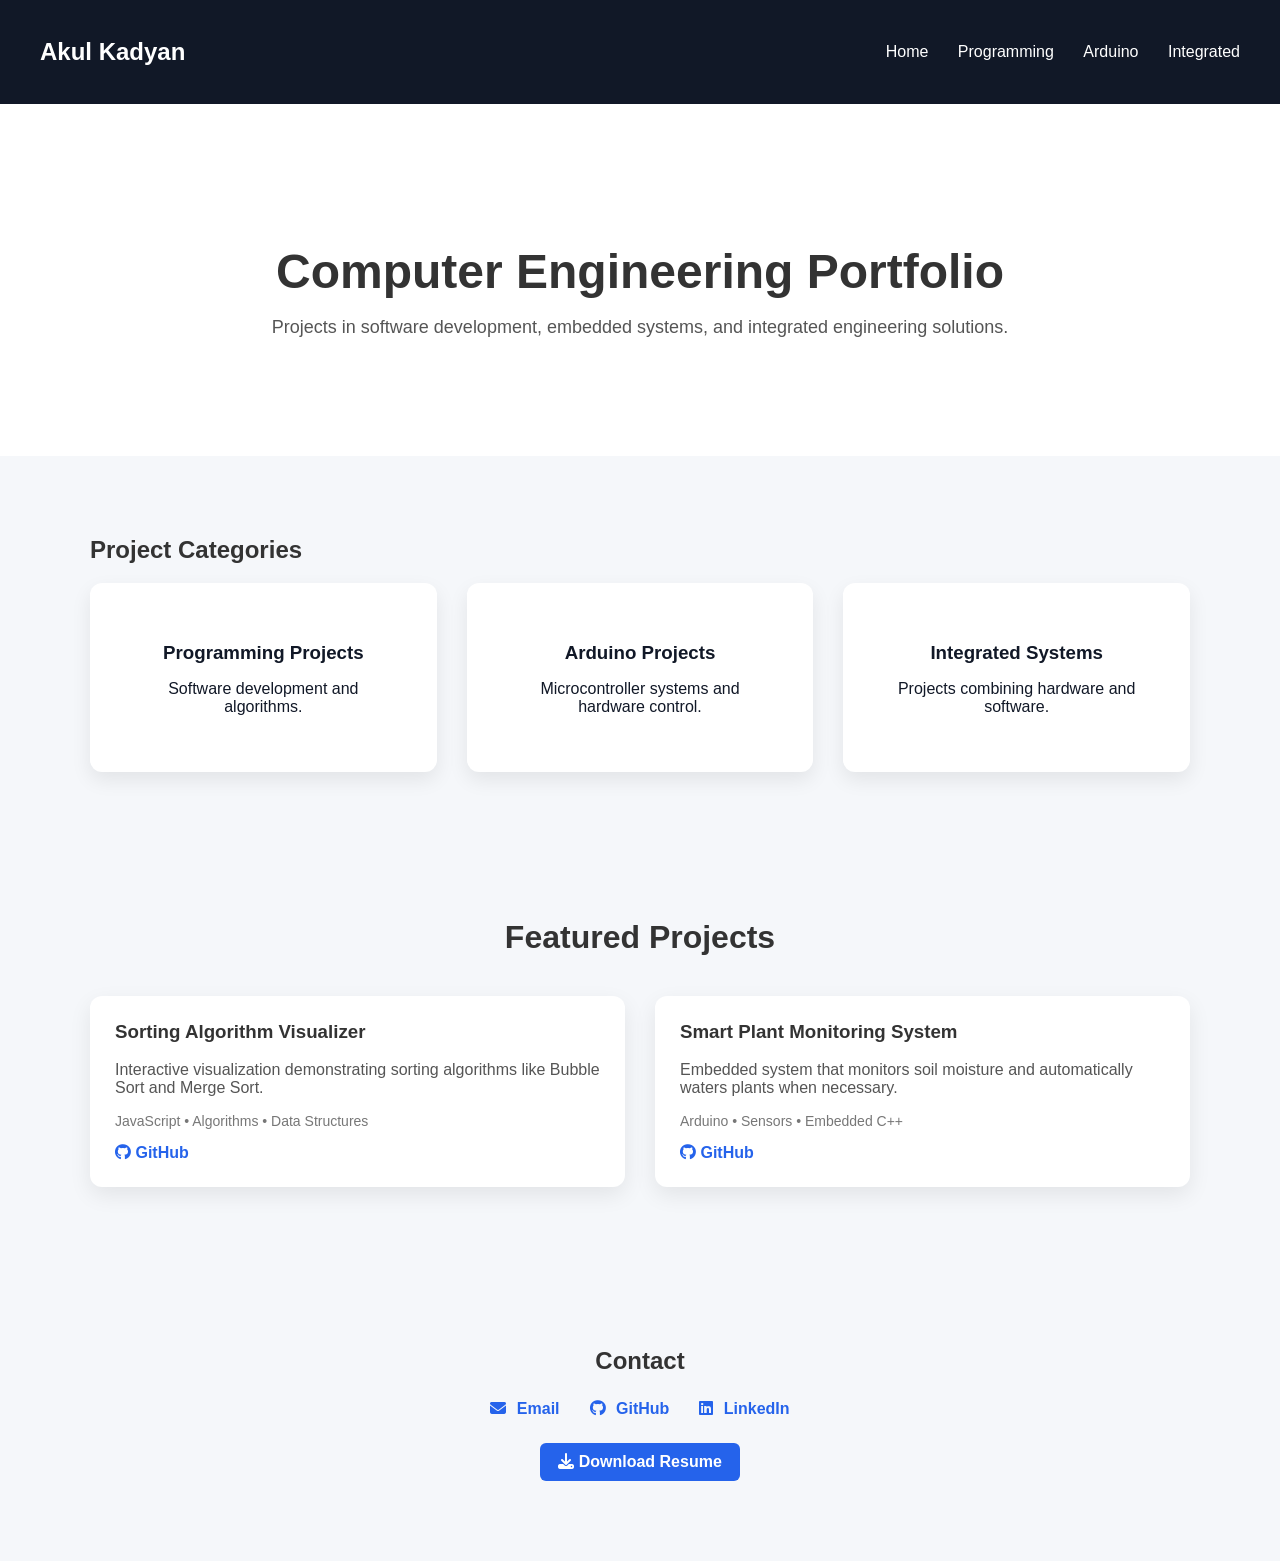
==== index.html @ df03c85f "Update index.html" ====
<!DOCTYPE html>
<html lang="en">

<head>

<meta charset="UTF-8">
<meta name="viewport" content="width=device-width, initial-scale=1.0">

<title>Akul Kadyan Portfolio</title>

<link rel="stylesheet" href="https://cdnjs.cloudflare.com/ajax/libs/font-awesome/6.5.0/css/all.min.css">

<link rel="stylesheet" href="style.css">

</head>

<body>

<header>

<h2>Akul Kadyan</h2>

<nav>
<a href="index.html">Home</a>
<a href="programming.html">Programming</a>
<a href="arduino.html">Arduino</a>
<a href="integrated.html">Integrated</a>
</nav>

</header>


<!-- Hero -->

<section class="hero">

<h1>Computer Engineering Portfolio</h1>

<p>
Projects in software development, embedded systems, and integrated engineering solutions.
</p>

</section>


<!-- Project Categories -->

<section class="section">

<h2>Project Categories</h2>

<div class="category-grid">

<div class="category-card">
<a href="programming.html">
<h3>Programming Projects</h3>
<p>Software development and algorithms.</p>
</a>
</div>

<div class="category-card">
<a href="arduino.html">
<h3>Arduino Projects</h3>
<p>Microcontroller systems and hardware control.</p>
</a>
</div>

<div class="category-card">
<a href="integrated.html">
<h3>Integrated Systems</h3>
<p>Projects combining hardware and software.</p>
</a>
</div>

</div>

</section>


<!-- Featured Projects -->

<section class="section">

<div class="featured-title">
<h2>Featured Projects</h2>
</div>

<div class="projects">


<div class="project-card">
<div class="project-content">

<h3>Sorting Algorithm Visualizer</h3>

<p>
Interactive visualization demonstrating sorting algorithms
like Bubble Sort and Merge Sort.
</p>

<div class="tech-stack">
JavaScript • Algorithms • Data Structures
</div>

<div class="project-links">

<a href="https://github.com/yourusername/sorting-visualizer" target="_blank">
<i class="fa-brands fa-github"></i> GitHub
</a>

</div>

</div>
</div>


<div class="project-card">
<div class="project-content">

<h3>Smart Plant Monitoring System</h3>

<p>
Embedded system that monitors soil moisture and automatically
waters plants when necessary.
</p>

<div class="tech-stack">
Arduino • Sensors • Embedded C++
</div>

<div class="project-links">

<a href="#">
<i class="fa-brands fa-github"></i> GitHub
</a>

</div>

</div>
</div>


</div>

</section>


<!-- Contact / Info -->

<section class="contact-section">

<h2>Contact</h2>

<div class="contact-links">

<a href="mailto:Akulkadyan@gmail.com">
<i class="fa-solid fa-envelope"></i>
Email
</a>

<a href="https://github.com/akulkadyan" target="_blank">
<i class="fa-brands fa-github"></i>
GitHub
</a>

<a href="https://linkedin.com/in/akul-kadyan" target="_blank">
<i class="fa-brands fa-linkedin"></i>
LinkedIn
</a>

</div>

<a href="resume.pdf" download class="resume-button">
<i class="fa-solid fa-download"></i>
Download Resume
</a>

</section>
</body>
</html>
---- style.css ----
body{
    margin:0;
    font-family: Arial, Helvetica, sans-serif;
    background:#f5f7fa;
    color:#333;
}

/* Navigation */

header{
    background:#111827;
    color:white;
    padding:18px 40px;
    display:flex;
    justify-content:space-between;
    align-items:center;
    position:sticky;
    top:0;
}

nav a{
    color:white;
    text-decoration:none;
    margin-left:25px;
    font-weight:500;
}

nav a:hover{
    opacity:.8;
}

/* Hero section (home page) */

.hero{
    background:white;
    text-align:center;
    padding:100px 20px;
}

.hero h1{
    font-size:48px;
    margin-bottom:10px;
}

.hero p{
    color:#555;
    font-size:18px;
}

/* Page headers */

.page-header{
    background:white;
    text-align:center;
    padding:70px 20px;
}

.page-header h1{
    font-size:40px;
    margin-bottom:10px;
}

.page-header p{
    color:#666;
}

/* Sections */

.section{
    padding:60px 40px;
    max-width:1100px;
    margin:auto;
}

/* Project grid */

.projects{
    display:grid;
    grid-template-columns:repeat(auto-fit,minmax(260px,1fr));
    gap:30px;
}

/* Project cards */

.project-card{
    background:white;
    border-radius:12px;
    box-shadow:0 8px 22px rgba(0,0,0,0.08);
    transition:transform .2s ease, box-shadow .2s ease;
}

.project-card:hover{
    transform:translateY(-6px);
    box-shadow:0 14px 30px rgba(0,0,0,0.12);
}

.project-content{
    padding:25px;
}

.project-content h3{
    margin-top:0;
}

.project-content p{
    color:#555;
}

.tech-stack{
    margin-top:10px;
    font-size:14px;
    color:#777;
}

.project-links{
    margin-top:15px;
}

.project-links a{
    text-decoration:none;
    font-weight:bold;
    color:#2563eb;
    margin-right:15px;
}

/* Category cards (home page) */

.category-grid{
    display:grid;
    grid-template-columns:repeat(auto-fit,minmax(250px,1fr));
    gap:30px;
}

.category-card{
    background:white;
    padding:40px;
    text-align:center;
    border-radius:12px;
    box-shadow:0 8px 20px rgba(0,0,0,0.08);
    transition:transform .2s ease;
}

.category-card:hover{
    transform:translateY(-6px);
}

.category-card a{
    text-decoration:none;
    color:#111827;
}

.category-card h3{
    margin-bottom:10px;
}
/* Featured projects */

.featured-title{
    text-align:center;
    margin-bottom:40px;
}

.featured-title h2{
    font-size:32px;
}

/* Contact section */

.contact-section{
    padding:80px 20px;
    background:#f5f7fa;
}

.contact-container{
    max-width:700px;
    margin:auto;
}

.contact-card{
    background:white;
    border-radius:12px;
    padding:50px 40px;
    text-align:center;
    box-shadow:0 8px 22px rgba(0,0,0,0.08);
}

.contact-card h2{
    margin-bottom:10px;
}

.contact-card p{
    color:#555;
    margin-bottom:35px;
}

/* Contact section */

.contact-section{
    padding:80px 20px;
    text-align:center;
    background:#f5f7fa;
}

.contact-section h2{
    margin-bottom:25px;
}

.contact-links{
    display:flex;
    justify-content:center;
    gap:30px;
    flex-wrap:wrap;
    margin-bottom:25px;
}

.contact-links a{
    text-decoration:none;
    font-weight:600;
    color:#2563eb;
}

.contact-links a:hover{
    text-decoration:underline;
}

.contact-links i{
    margin-right:6px;
}

/* Resume button */

.resume-button{
    display:inline-block;
    padding:10px 18px;
    background:#2563eb;
    color:white;
    text-decoration:none;
    border-radius:6px;
    font-weight:600;
}

.resume-button:hover{
    background:#1e4fd8;
}
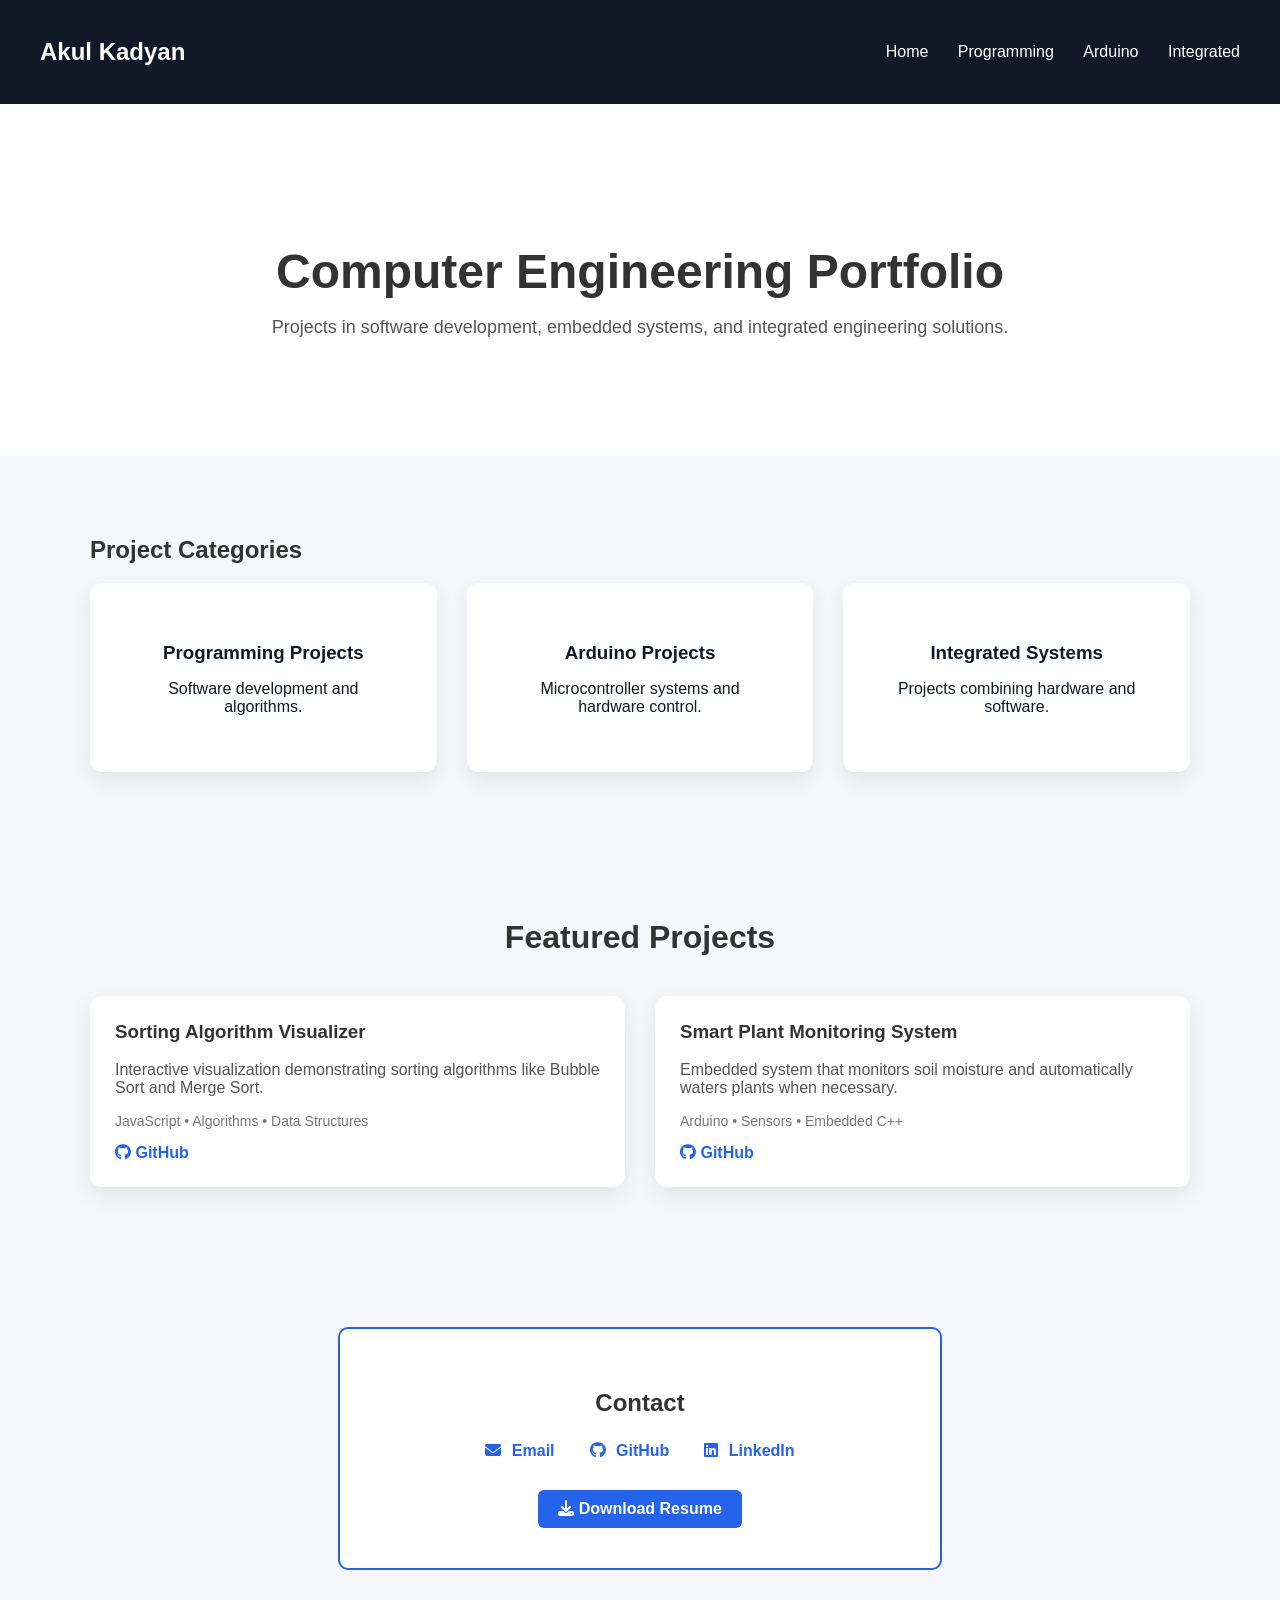
==== commit f3badf5b: "Update index.html" ====
--- a/index.html
+++ b/index.html
@@ -149,32 +149,38 @@
 
 <section class="contact-section">
 
+<div class="contact-card">
+
 <h2>Contact</h2>
 
 <div class="contact-links">
 
-<a href="mailto:Akulkadyan@gmail.com">
+<a href="mailto:your.email@email.com">
 <i class="fa-solid fa-envelope"></i>
 Email
 </a>
 
-<a href="https://github.com/akulkadyan" target="_blank">
+<a href="https://github.com/yourusername" target="_blank">
 <i class="fa-brands fa-github"></i>
 GitHub
 </a>
 
-<a href="https://linkedin.com/in/akul-kadyan" target="_blank">
+<a href="https://linkedin.com/in/yourprofile" target="_blank">
 <i class="fa-brands fa-linkedin"></i>
 LinkedIn
 </a>
 
 </div>
 
-<a href="resume.pdf" download class="resume-button">
+<a href="Akul_Kadyan_Resume.pdf" download class="resume-button">
 <i class="fa-solid fa-download"></i>
 Download Resume
 </a>
 
+</div>
+
 </section>
+
+  
 </body>
 </html>
--- a/style.css
+++ b/style.css
@@ -168,48 +168,32 @@
 .contact-section{
     padding:80px 20px;
     background:#f5f7fa;
-}
-
-.contact-container{
-    max-width:700px;
-    margin:auto;
+    display:flex;
+    justify-content:center;
 }
 
 .contact-card{
     background:white;
-    border-radius:12px;
-    padding:50px 40px;
-    text-align:center;
-    box-shadow:0 8px 22px rgba(0,0,0,0.08);
+    padding:40px 50px;
+    border-radius:10px;
+    border:2px solid #2563eb;
+    text-align:center;
+    max-width:500px;
+    width:100%;
 }
 
 .contact-card h2{
-    margin-bottom:10px;
-}
-
-.contact-card p{
-    color:#555;
-    margin-bottom:35px;
-}
-
-/* Contact section */
-
-.contact-section{
-    padding:80px 20px;
-    text-align:center;
-    background:#f5f7fa;
-}
-
-.contact-section h2{
     margin-bottom:25px;
 }
+
+/* Contact links */
 
 .contact-links{
     display:flex;
     justify-content:center;
-    gap:30px;
+    gap:35px;
     flex-wrap:wrap;
-    margin-bottom:25px;
+    margin-bottom:30px;
 }
 
 .contact-links a{
@@ -230,7 +214,7 @@
 
 .resume-button{
     display:inline-block;
-    padding:10px 18px;
+    padding:10px 20px;
     background:#2563eb;
     color:white;
     text-decoration:none;
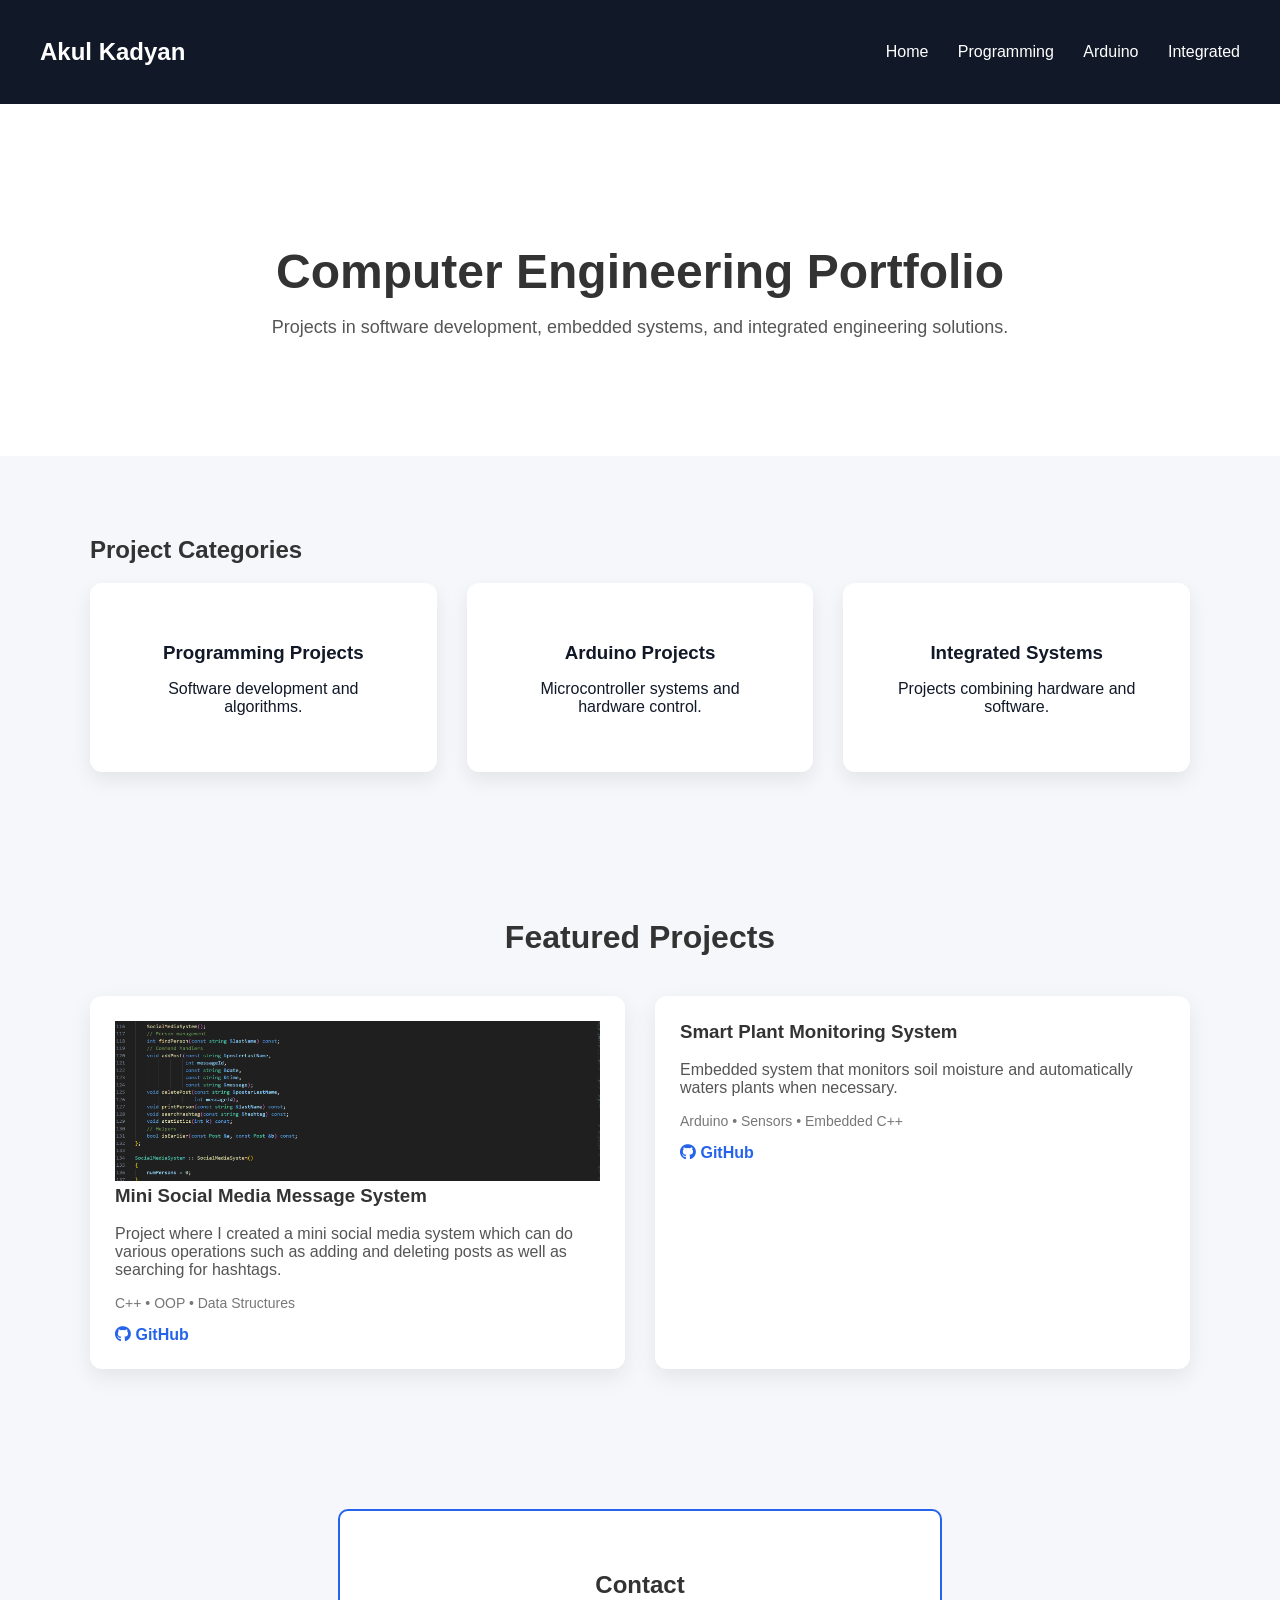
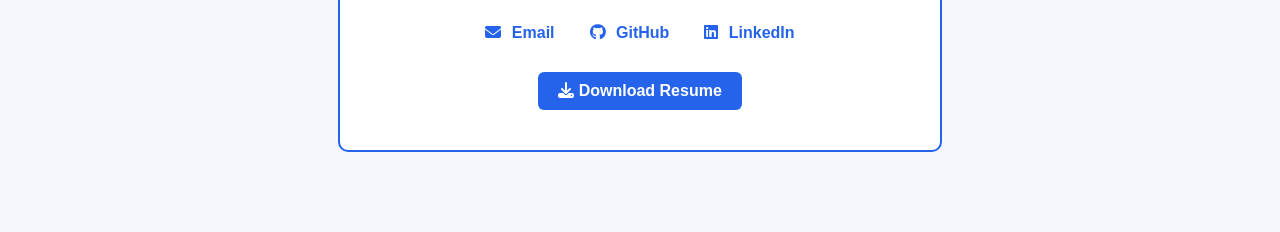
==== commit 499da3a8: "Revise featured projects with new project details Updated project details and links in the featured " ====
--- a/index.html
+++ b/index.html
@@ -77,7 +77,7 @@
 </section>
 
 
-<!-- Featured Projects -->
+<!-- Featured Project 1 -->
 
 <section class="section">
 
@@ -85,34 +85,32 @@
 <h2>Featured Projects</h2>
 </div>
 
-<div class="projects">
-
+  <div class="projects">
 
 <div class="project-card">
 <div class="project-content">
-
-<h3>Sorting Algorithm Visualizer</h3>
+<img src="images/MSMS.png" class="project-image">
+  
+<h3>Mini Social Media Message System</h3>
 
 <p>
-Interactive visualization demonstrating sorting algorithms
-like Bubble Sort and Merge Sort.
+Project where I created a mini social media system which can do various operations such as adding and deleting posts as well as searching for hashtags.
 </p>
 
 <div class="tech-stack">
-JavaScript • Algorithms • Data Structures
+C++ • OOP • Data Structures
 </div>
 
 <div class="project-links">
-
-<a href="https://github.com/yourusername/sorting-visualizer" target="_blank">
+<a href="https://github.com/akulkadyan/Mini-Social-Media-Message-System.git" target="_blank">
 <i class="fa-brands fa-github"></i> GitHub
 </a>
-
 </div>
 
 </div>
 </div>
 
+<!-- Featured Project 2 -->
 
 <div class="project-card">
 <div class="project-content">
@@ -155,24 +153,24 @@
 
 <div class="contact-links">
 
-<a href="mailto:your.email@email.com">
+<a href="mailto:Akulkadyan@gmail.com">
 <i class="fa-solid fa-envelope"></i>
 Email
 </a>
 
-<a href="https://github.com/yourusername" target="_blank">
+<a href="https://github.com/akulkadyan" target="_blank">
 <i class="fa-brands fa-github"></i>
 GitHub
 </a>
 
-<a href="https://linkedin.com/in/yourprofile" target="_blank">
+<a href="https://linkedin.com/in/akul-kadyan" target="_blank">
 <i class="fa-brands fa-linkedin"></i>
 LinkedIn
 </a>
 
 </div>
 
-<a href="Akul_Kadyan_Resume.pdf" download class="resume-button">
+<a href="Akul's Resume.pdf" download class="resume-button">
 <i class="fa-solid fa-download"></i>
 Download Resume
 </a>
--- a/style.css
+++ b/style.css
@@ -86,7 +86,8 @@
     background:white;
     border-radius:12px;
     box-shadow:0 8px 22px rgba(0,0,0,0.08);
-    transition:transform .2s ease, box-shadow .2s ease;
+    overflow:hidden;
+    transition:transform .25s ease, box-shadow .25s ease;
 }
 
 .project-card:hover{
@@ -225,3 +226,18 @@
 .resume-button:hover{
     background:#1e4fd8;
 }
+
+/* Project images */
+
+.project-image{
+   width:100%;
+    height:160px;
+    object-fit:cover;
+}
+
+/* Hover effects */
+
+.project-card:hover{
+    transform:translateY(-6px);
+    box-shadow:0 14px 30px rgba(0,0,0,0.12);
+}
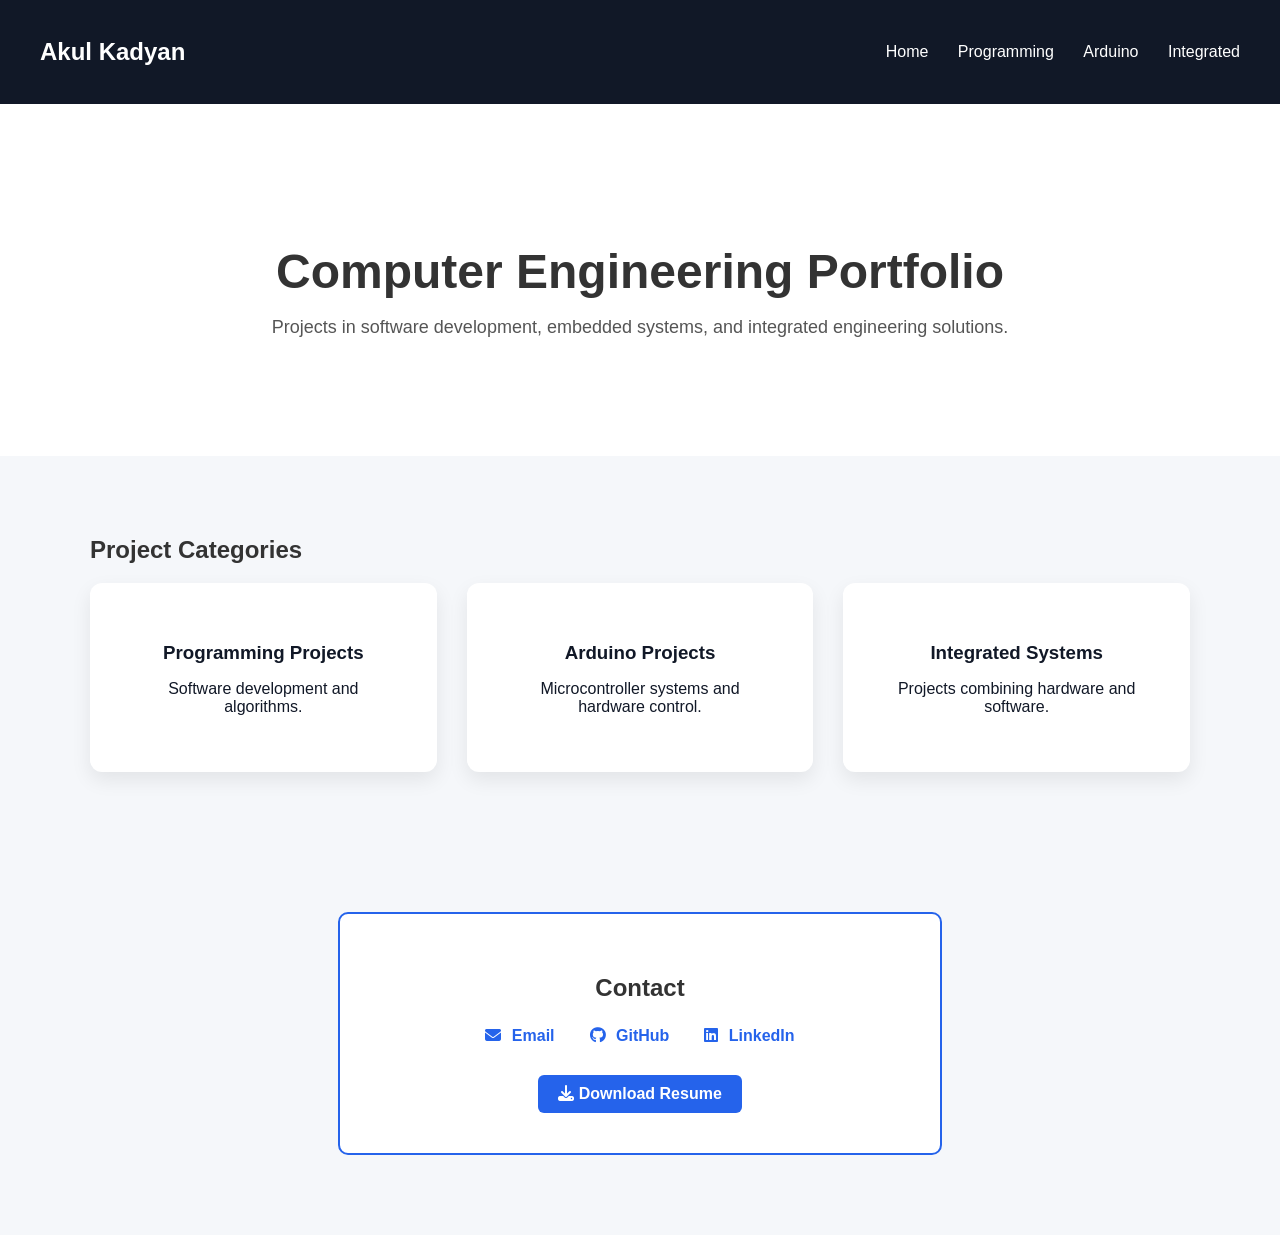
==== commit 98d1a8bc: "Update featured project section in index.html" ====
--- a/index.html
+++ b/index.html
@@ -77,72 +77,12 @@
 </section>
 
 
-<!-- Featured Project 1 -->
+<!-- Featured Projects -->
+  
+<div class="projects" id="featured-container"></div>
 
-<section class="section">
-
-<div class="featured-title">
-<h2>Featured Projects</h2>
-</div>
-
-  <div class="projects">
-
-<div class="project-card">
-<div class="project-content">
-<img src="images/MSMS.png" class="project-image">
+<script src="projects.js"></script>
   
-<h3>Mini Social Media Message System</h3>
-
-<p>
-Project where I created a mini social media system which can do various operations such as adding and deleting posts as well as searching for hashtags.
-</p>
-
-<div class="tech-stack">
-C++ • OOP • Data Structures
-</div>
-
-<div class="project-links">
-<a href="https://github.com/akulkadyan/Mini-Social-Media-Message-System.git" target="_blank">
-<i class="fa-brands fa-github"></i> GitHub
-</a>
-</div>
-
-</div>
-</div>
-
-<!-- Featured Project 2 -->
-
-<div class="project-card">
-<div class="project-content">
-
-<h3>Smart Plant Monitoring System</h3>
-
-<p>
-Embedded system that monitors soil moisture and automatically
-waters plants when necessary.
-</p>
-
-<div class="tech-stack">
-Arduino • Sensors • Embedded C++
-</div>
-
-<div class="project-links">
-
-<a href="#">
-<i class="fa-brands fa-github"></i> GitHub
-</a>
-
-</div>
-
-</div>
-</div>
-
-
-</div>
-
-</section>
-
-
 <!-- Contact / Info -->
 
 <section class="contact-section">
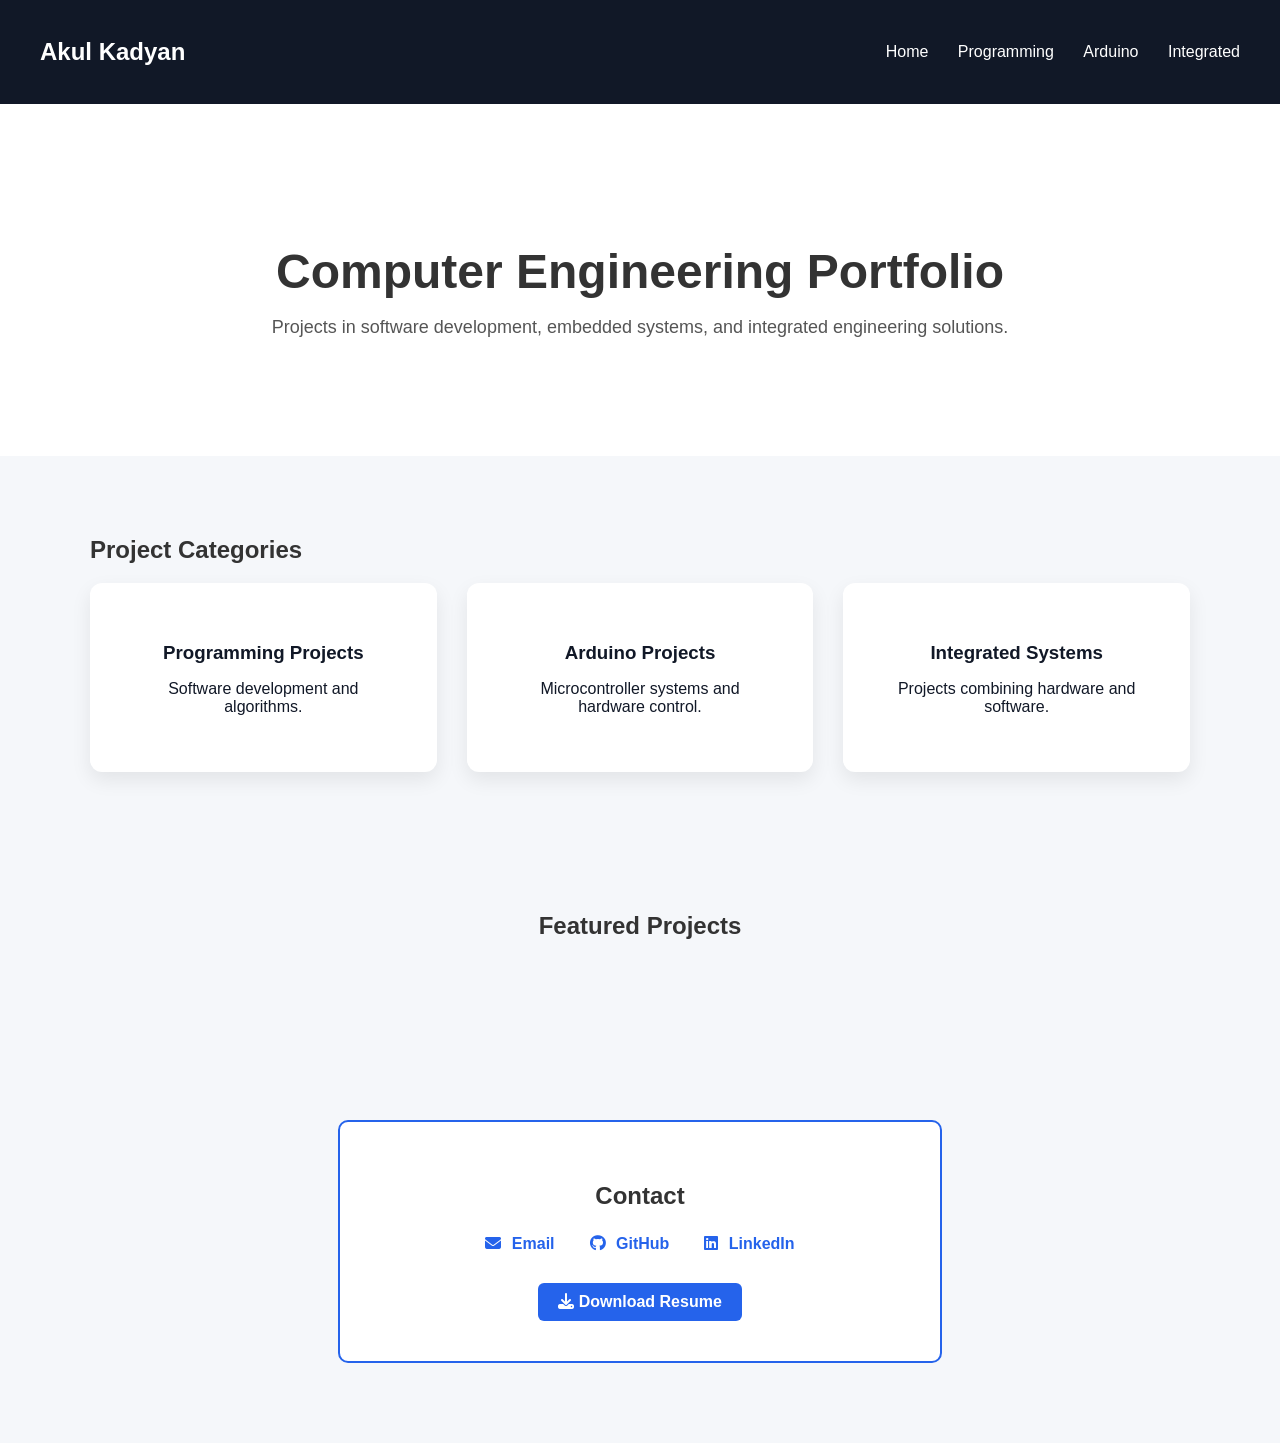
==== commit 2e3dea09: "Add featured projects section to index.html Added a section for featured projects with a title and c" ====
--- a/index.html
+++ b/index.html
@@ -79,9 +79,13 @@
 
 <!-- Featured Projects -->
   
+<section class="section">
+
+<h2 class="featured-title">Featured Projects</h2>
+
 <div class="projects" id="featured-container"></div>
 
-<script src="projects.js"></script>
+</section>
   
 <!-- Contact / Info -->
 
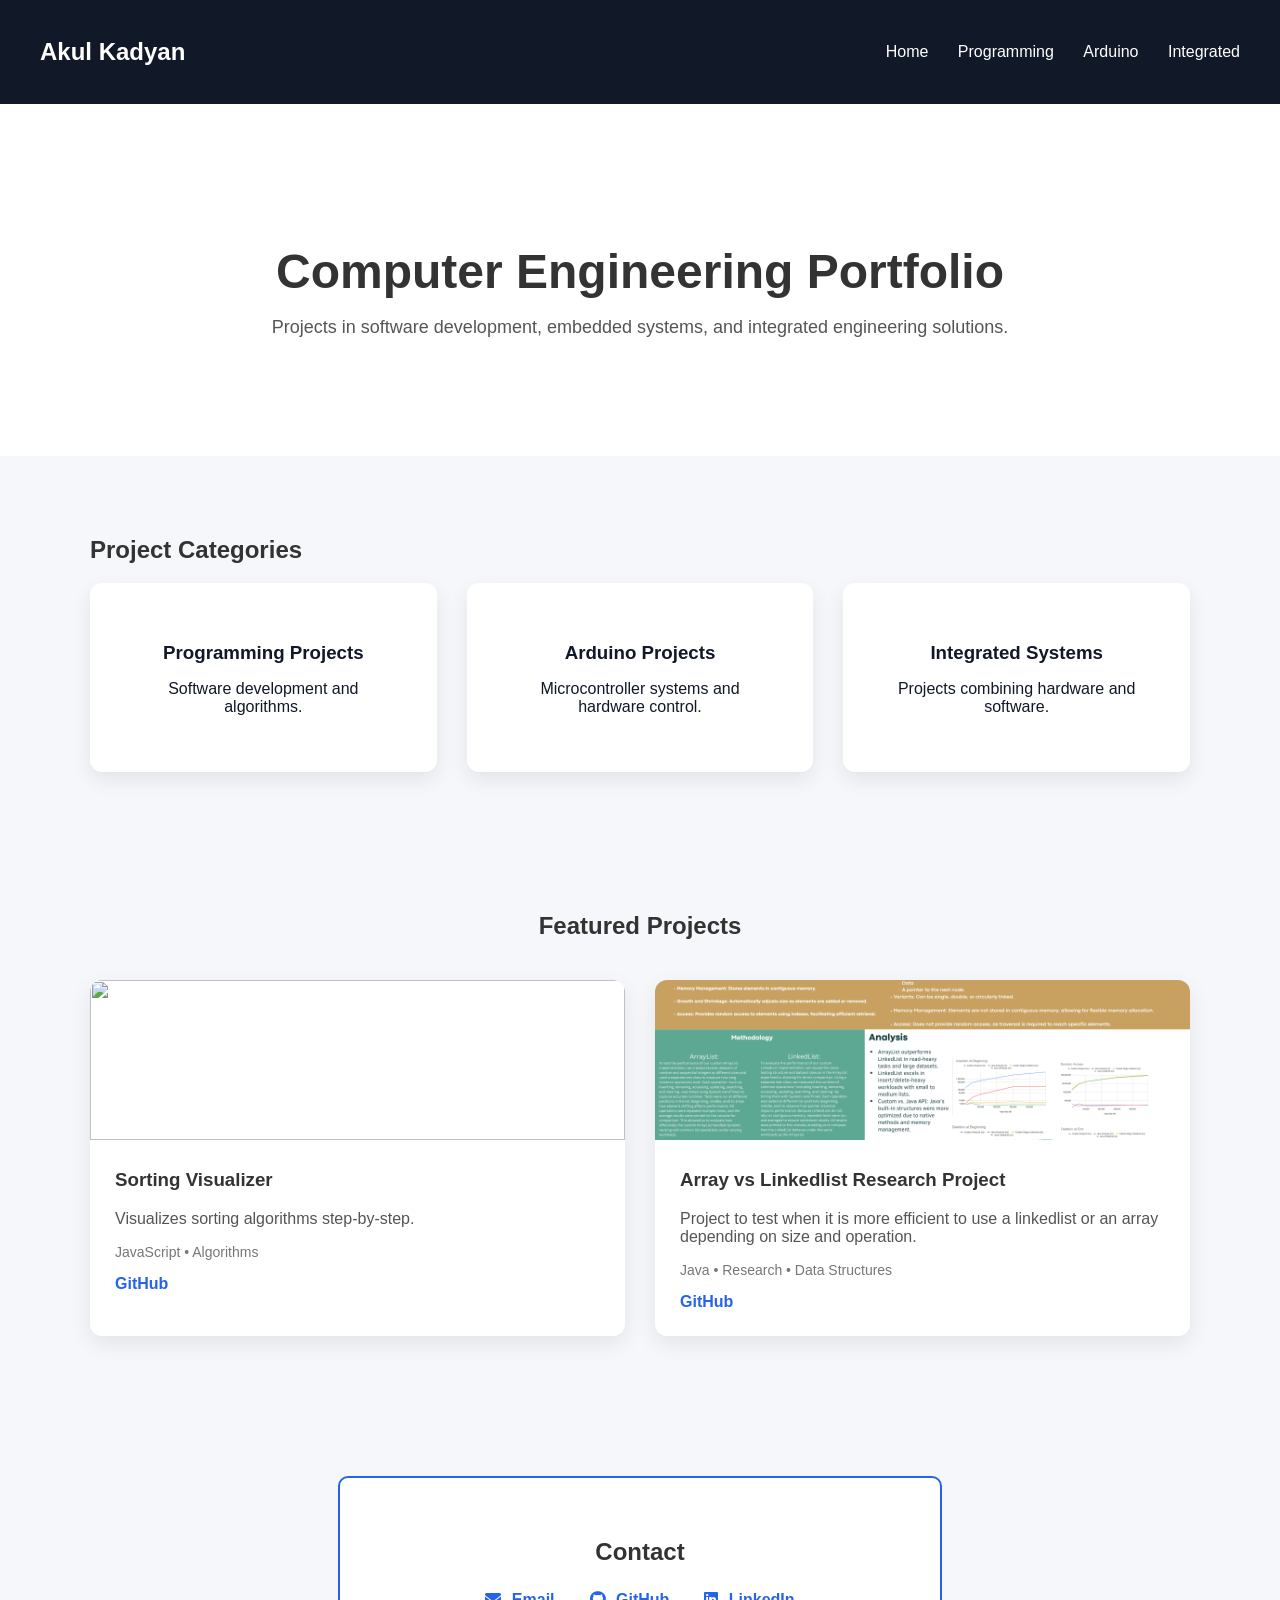
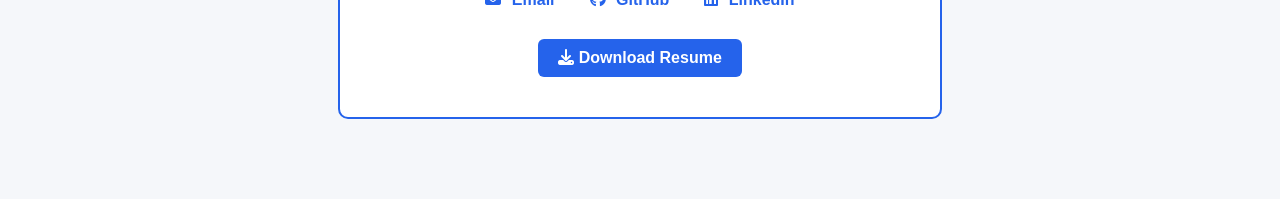
==== commit 78ec249a: "Add script to load featured projects" ====
--- a/index.html
+++ b/index.html
@@ -123,6 +123,11 @@
 
 </section>
 
+<script src="projects.js"></script>
+
+<script>
+  loadFeaturedProjects();
+</script>
   
 </body>
 </html>
